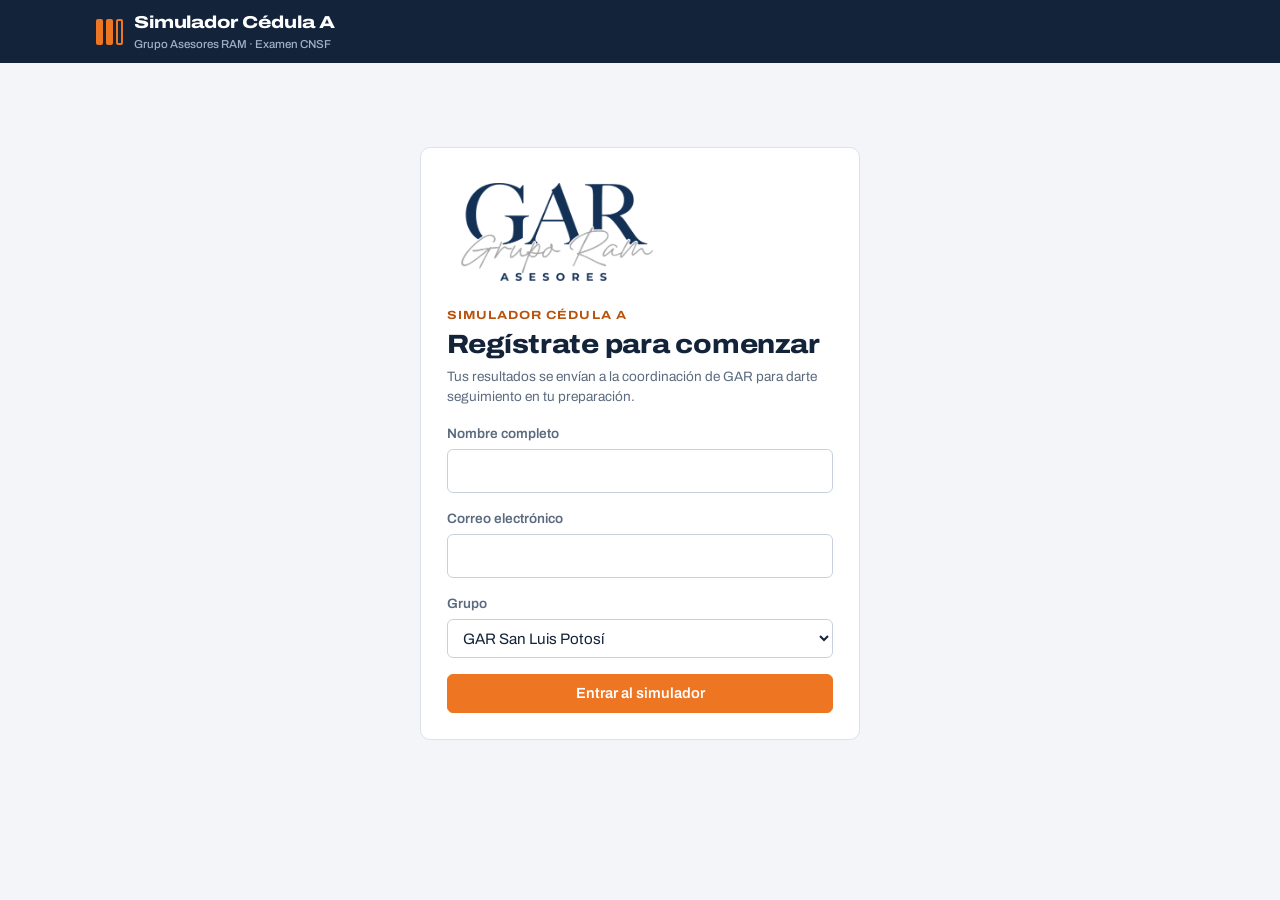
==== index.html @ d76b502f "Simulador Cédula A GAR: simulador, tablero de resultados, banco de reactivos Co-Authored-By: Claude " ====
<!doctype html>
<html lang="es">
<head>
<meta charset="utf-8">
<meta name="viewport" content="width=device-width, initial-scale=1, viewport-fit=cover">
<title>Simulador Cédula A · GAR</title>
<meta name="description" content="Simulador del examen de capacidad técnica de la CNSF para la Cédula A. Grupo Asesores RAM.">
<link rel="icon" href="logo-gar.png">
<link rel="preconnect" href="https://fonts.googleapis.com">
<link rel="preconnect" href="https://fonts.gstatic.com" crossorigin>
<link rel="stylesheet" href="https://fonts.googleapis.com/css2?family=Archivo:wdth,wght@62..125,400..800&family=IBM+Plex+Mono:wght@500;600&display=swap">
<link rel="stylesheet" href="gar.css">
<style>
/* inicio */
.hero{display:grid;grid-template-columns:minmax(0,1.35fr) minmax(0,1fr);gap:28px;align-items:end;padding-block:34px 26px}
.hero h1{font-size:clamp(2rem,5.4vw,3.3rem);font-weight:800;font-stretch:118%;margin-top:.5rem}
.hero h1 em{font-style:normal;color:var(--accent)}
.hero p{margin-top:.8rem;max-width:58ch;color:var(--muted)}
.facts{display:grid;grid-template-columns:repeat(2,minmax(0,1fr));background:var(--ink);color:#fff;border-radius:var(--r-l);overflow:hidden}
.facts div{padding:1rem 1.1rem;border-right:1px solid var(--ink-3);border-bottom:1px solid var(--ink-3)}
.facts div:nth-child(2n){border-right:0}
.facts div:nth-last-child(-n+2){border-bottom:0}
.facts b{display:block;font-family:var(--mono);font-size:1.45rem;font-weight:600;color:#fff}
.facts span{font-size:.78rem;color:var(--on-ink-2)}
.sec{padding-top:30px}
.sec-h{display:flex;align-items:baseline;justify-content:space-between;gap:12px;margin-bottom:14px;flex-wrap:wrap}
.sec-h h2{font-size:1.45rem;font-weight:780}
.g2{display:grid;grid-template-columns:repeat(2,minmax(0,1fr));gap:14px}
.mode{display:flex;flex-direction:column;gap:.7rem}
.mode.feature{border:2px solid var(--accent)}
.mode h3{font-size:1.35rem;font-weight:780}
.mode p{color:var(--muted);font-size:.92rem}
.modlist{display:grid;gap:.45rem;margin:0;padding:0;list-style:none}
.modlist li{display:flex;justify-content:space-between;gap:10px;font-size:.9rem;border-bottom:1px dashed var(--line);padding-bottom:.4rem}
.modlist li:last-child{border-bottom:0}
.modgrid{display:grid;grid-template-columns:repeat(2,minmax(0,1fr));gap:10px}
.modcard{background:var(--surface-2);border:1px solid var(--line);border-radius:var(--r-m);padding:.85rem;display:flex;flex-direction:column;gap:.35rem;text-align:left}
.modcard:hover{border-color:var(--accent)}
.modcard .code{font-family:var(--mono);font-size:.72rem;color:var(--accent-ink)}
.modcard b{font-stretch:110%;font-size:1rem;line-height:1.2}
.modcard small{color:var(--muted);font-size:.78rem}
.practice-form{display:grid;grid-template-columns:minmax(0,1fr) auto;gap:16px;align-items:end}
.chips{display:flex;flex-wrap:wrap;gap:.5rem}
.chip{border:1.5px solid var(--line-2);background:var(--surface);border-radius:999px;padding:.35rem .8rem;font-size:.85rem;font-weight:550;display:inline-flex;gap:.4rem;align-items:center}
.chip[aria-pressed="true"]{border-color:var(--accent);background:var(--accent-soft);color:var(--accent-ink)}
.chip .n{font-family:var(--mono);font-size:.7rem;opacity:.75}
.progress{display:grid;grid-template-columns:minmax(0,1fr) minmax(0,1fr);gap:14px}
.progress h3{font-size:1.05rem;margin-bottom:.8rem}

/* registro */
.auth{min-height:calc(100vh - 140px);display:grid;place-items:center;padding-block:28px}
.auth .card{max-width:440px;width:100%;padding:1.6rem;display:grid;gap:1rem}
.auth h1{font-size:1.65rem;font-weight:800}

/* examen: hoja de respuestas */
.exam{display:grid;grid-template-columns:minmax(0,1fr) 284px;gap:20px;padding-top:22px}
.qhead{display:flex;justify-content:space-between;align-items:flex-end;gap:12px;flex-wrap:wrap;margin-bottom:12px}
.qhead h2{font-size:1.3rem;margin-top:.25rem}
.qcard{padding:1.4rem}
.qnum{font-family:var(--mono);font-size:.82rem;color:var(--accent-ink);font-weight:600}
.qtext{font-size:1.18rem;line-height:1.45;margin:.5rem 0 1.1rem;font-weight:550;max-width:65ch}
.opts{display:grid;gap:.6rem}
.opt{display:grid;grid-template-columns:34px minmax(0,1fr);gap:.75rem;align-items:center;text-align:left;background:var(--surface-2);border:1.5px solid var(--line);border-radius:var(--r-m);padding:.75rem .9rem;font-size:.97rem;color:var(--text)}
.opt:hover{border-color:var(--line-2)}
.bub{width:30px;height:30px;border-radius:50%;border:1.5px solid var(--ink-3);display:grid;place-items:center;font-weight:750;font-stretch:115%;font-size:.92rem;color:var(--muted);background:var(--surface)}
.opt.sel{border-color:var(--fill)}
.opt.sel .bub{background:var(--fill);border-color:var(--fill);color:var(--on-fill)}
.opt.right{border-color:var(--ok);background:var(--ok-soft)}
.opt.right .bub{background:var(--ok);border-color:var(--ok);color:#fff}
.opt.wrong{border-color:var(--bad);background:var(--bad-soft)}
.opt.wrong .bub{background:var(--bad);border-color:var(--bad);color:#fff}
.opt[disabled]{cursor:default}
.explain{margin-top:1rem;border-left:3px solid var(--accent);background:var(--accent-soft);padding:.75rem .9rem;border-radius:0 var(--r-s) var(--r-s) 0;font-size:.92rem;color:var(--text)}
.qnav{display:flex;justify-content:space-between;gap:10px;margin-top:1.1rem;flex-wrap:wrap}
.qnav .grp{display:flex;gap:.5rem;flex-wrap:wrap}
.flagbtn[aria-pressed="true"]{border-color:var(--warn);color:var(--warn);background:var(--warn-soft)}
.sheet{position:sticky;top:84px;align-self:start;max-height:calc(100vh - 100px);overflow:auto;border-top:4px solid var(--accent)}
.sheet .meta{font-size:.8rem;color:var(--muted);margin:.2rem 0 .8rem}
.dots{display:grid;grid-template-columns:repeat(8,minmax(0,1fr));gap:6px}
.dot{aspect-ratio:1;max-width:100%;border-radius:50%;border:1.5px solid var(--line-2);background:transparent;font-family:var(--mono);font-size:.62rem;color:var(--muted);display:grid;place-items:center;padding:0;position:relative}
.dot.ans{background:var(--fill);border-color:var(--fill);color:var(--on-fill)}
.dot.cur{outline:2px solid var(--accent);outline-offset:1px}
.dot.flag::after{content:"";position:absolute;top:-3px;right:-3px;width:8px;height:8px;border-radius:50%;background:var(--warn);border:1.5px solid var(--surface)}
.legend{display:flex;flex-wrap:wrap;gap:.7rem;font-size:.72rem;color:var(--muted);margin:.8rem 0}
.legend i{display:inline-block;width:10px;height:10px;border-radius:50%;margin-right:4px;vertical-align:-1px;border:1.5px solid var(--line-2)}
.legend i.a{background:var(--fill);border-color:var(--fill)} .legend i.f{background:var(--warn);border-color:var(--warn)}
.sheet .btn{width:100%}

/* resultados */
.res-head{padding-block:30px 20px;display:flex;justify-content:space-between;align-items:flex-end;gap:16px;flex-wrap:wrap;border-bottom:3px solid var(--ink)}
.res-head h1{font-size:clamp(1.8rem,4.6vw,2.7rem);font-weight:800}
.modres{display:grid;grid-template-columns:repeat(auto-fit,minmax(220px,1fr));gap:14px}
.mr{display:grid;gap:.45rem;border-top:4px solid var(--line-2)}
.mr.ok{border-top-color:var(--ok)} .mr.warn{border-top-color:var(--warn)} .mr.bad{border-top-color:var(--bad)}
.mr .code{font-family:var(--mono);font-size:.74rem;color:var(--muted)}
.mr b{font-stretch:110%;font-size:1.02rem;line-height:1.2}
.mr .big{font-family:var(--mono);font-size:2.1rem;font-weight:600;line-height:1}
.mr .big small{font-size:.85rem;color:var(--muted);font-weight:500}
.review{display:grid;gap:.6rem}
.rv summary{cursor:pointer;display:flex;gap:.7rem;align-items:baseline;list-style:none}
.rv summary::-webkit-details-marker{display:none}
.rv .qn{font-family:var(--mono);font-size:.75rem;color:var(--bad);flex:none}
.rv .qt{font-weight:550}
.rv .ans{margin-top:.7rem;display:grid;gap:.35rem;font-size:.9rem}
.rv .y{color:var(--bad)} .rv .c{color:var(--ok)}
.rv .tag{font-size:.7rem;color:var(--muted);font-weight:700;letter-spacing:.06em;text-transform:uppercase}
.actions{display:flex;gap:.6rem;flex-wrap:wrap;margin-top:18px}
.interlude{max-width:660px;margin:36px auto 0;display:grid;gap:.9rem;border-top:4px solid var(--accent);padding:1.6rem}
.interlude h2{font-size:1.7rem;font-weight:800}
.interlude ul{margin:0;padding-left:1.1rem;color:var(--muted);font-size:.92rem;display:grid;gap:.25rem}

@media (max-width:880px){
  .hero{grid-template-columns:1fr}
  .exam{grid-template-columns:1fr}
  .sheet{position:static;max-height:none}
  .dots{grid-template-columns:repeat(10,minmax(0,1fr))}
  .progress{grid-template-columns:1fr}
}
@media (max-width:600px){
  .g2,.modgrid{grid-template-columns:1fr}
  .practice-form{grid-template-columns:1fr}
  .qtext{font-size:1.05rem}
  .qcard{padding:1rem}
  .dots{grid-template-columns:repeat(8,minmax(0,1fr))}
}
</style>
</head>
<body>
<header class="topbar">
  <div class="wrap">
    <button class="brand" id="home-link" type="button" aria-label="Ir al inicio">
      <span class="brand-mark" aria-hidden="true"><i></i><i></i><i></i></span>
      <span><b>Simulador Cédula A</b><small>Grupo Asesores RAM · Examen CNSF</small></span>
    </button>
    <div class="timer" id="timer" hidden><small>Tiempo</small><span id="timer-v">00:00</span></div>
    <div class="chip-user" id="user-chip" hidden></div>
  </div>
</header>

<main class="wrap" id="app"></main>
<div id="layer"></div>

<script src="banco.js"></script>
<script>
/* ═════════════════════════════════════════════════════════════════════
   CONFIGURACIÓN
   API_URL: URL /exec de la aplicación web de Apps Script (Codigo.gs).
            Si la dejas vacía, el simulador funciona igual pero los
            resultados solo se guardan en el navegador del sustentante.
   GRUPOS:  opciones que ve el sustentante al registrarse.
   ═════════════════════════════════════════════════════════════════════ */
const CONFIG = {
  API_URL: '',
  GRUPOS: ['GAR San Luis Potosí', 'GAR Querétaro', 'Proyecto Congresistas'],
};

// ── utilidades ──
const $ = s=>document.querySelector(s);
const esc = s=>String(s).replace(/[&<>"]/g,c=>({"&":"&amp;","<":"&lt;",">":"&gt;",'"':"&quot;"}[c]));
const shuffle = a=>{a=a.slice();for(let i=a.length-1;i>0;i--){const j=Math.floor(Math.random()*(i+1));[a[i],a[j]]=[a[j],a[i]]}return a};
const pick = a=>a[Math.floor(Math.random()*a.length)];
const rint = (a,b)=>a+Math.floor(Math.random()*(b-a+1));
const money = v=>"$"+v.toLocaleString("es-MX",{minimumFractionDigits:2,maximumFractionDigits:2});
const pctf = (v,d=2)=>(v*100).toLocaleString("es-MX",{minimumFractionDigits:d,maximumFractionDigits:d})+"%";
const fmtTime = s=>{s=Math.max(0,Math.round(s));const h=Math.floor(s/3600),m=Math.floor(s%3600/60),x=s%60;return (h?h+":"+String(m).padStart(2,"0"):String(m).padStart(2,"0"))+":"+String(x).padStart(2,"0")};
const LET = ["A","B","C","D"];
const uid = ()=>Date.now().toString(36)+Math.random().toString(36).slice(2,10);
const nowLabel = d=>d.toLocaleDateString("es-MX",{day:"2-digit",month:"short",year:"numeric"})+" "+d.toLocaleTimeString("es-MX",{hour:"2-digit",minute:"2-digit"});
function level(p){ if(p>=.8) return {k:"ok",t:"Nivel 2"}; if(p>=.6) return {k:"warn",t:"Nivel 1"}; return {k:"bad",t:"No acredita"}; }
function lvlClass(p){ return p==null?"lvl-none":p>=.8?"lvl-ok":p>=.6?"lvl-warn":"lvl-bad"; }
const store = {
  get(k,d){ try{const v=localStorage.getItem("garCedA:"+k);return v?JSON.parse(v):d}catch(e){return d} },
  set(k,v){ try{localStorage.setItem("garCedA:"+k,JSON.stringify(v))}catch(e){} }
};

// ── reactivos de cálculo generados ──
function uniq4(correct, ds, fmt, jitter){
  const out=[correct]; const seen=new Set([fmt(correct)]);
  for(const d of ds){ if(d>0 && !seen.has(fmt(d))){out.push(d);seen.add(fmt(d))} if(out.length===4)break; }
  let k=1; while(out.length<4){ const d=jitter(correct,k++); if(d>0&&!seen.has(fmt(d))){out.push(d);seen.add(fmt(d))} }
  return out.map(fmt);
}
const GEN = [
  function interesSimple(){
    const C=rint(4,40)*5000, i=pick([6,8,9,10,12,15,18])/100, t=pick([3,4,6,8,9,10,18]);
    const I=C*i*t/12;
    return {q:`¿Cuánto interés simple genera un capital de ${money(C)} a una tasa de ${pctf(i,0)} anual durante ${t} meses?`,
      o:uniq4(I,[C*i, C*i*t, C*i*t/12+C],money,(c,k)=>c*(1+.1*k)),
      e:`I = C × i × t = ${money(C)} × ${i} × (${t}/12) = ${money(I)}. El tiempo se expresa en años porque la tasa es anual.`};
  },
  function montoSimple(){
    const C=rint(4,40)*5000, i=pick([6,8,10,12,15])/100, t=pick([6,9,18,24,30]);
    const M=C*(1+i*t/12);
    return {q:`Se invierten ${money(C)} a interés simple de ${pctf(i,0)} anual. ¿Cuál es el monto al cabo de ${t} meses?`,
      o:uniq4(M,[C*i*t/12, C*Math.pow(1+i,t/12), C*(1+i)],money,(c,k)=>c*(1+.05*k)),
      e:`M = C (1 + i t) = ${money(C)} × (1 + ${i} × ${t}/12) = ${money(M)}.`};
  },
  function montoCompuesto(){
    const C=rint(4,30)*5000, i=pick([5,6,8,10,12])/100, n=rint(2,5);
    const M=C*Math.pow(1+i,n);
    return {q:`¿Cuál será el monto de ${money(C)} invertidos a una tasa de ${pctf(i,0)} anual capitalizable anualmente durante ${n} años?`,
      o:uniq4(M,[C*(1+i*n), C*Math.pow(1+i,n-1), M-C],money,(c,k)=>c*(1+.04*k)),
      e:`M = C (1 + i)ⁿ = ${money(C)} × (1 + ${i})^${n} = ${money(M)}. Con interés compuesto, los intereses generan intereses.`};
  },
  function compuestoMensual(){
    const C=rint(4,30)*5000, j=pick([6,9,12,18])/100, y=pick([1,2,3]);
    const M=C*Math.pow(1+j/12,12*y);
    return {q:`Se depositan ${money(C)} a una tasa nominal de ${pctf(j,0)} anual capitalizable mensualmente. ¿Cuál es el monto al cabo de ${y} año${y>1?"s":""}?`,
      o:uniq4(M,[C*Math.pow(1+j,y), C*(1+j*y), C*Math.pow(1+j/12,y)],money,(c,k)=>c*(1+.03*k)),
      e:`Tasa mensual = ${j}/12 = ${(j/12).toFixed(4)}; periodos = ${12*y}. M = ${money(C)} × (1 + ${(j/12).toFixed(4)})^${12*y} = ${money(M)}.`};
  },
  function valorPresente(){
    const M=rint(10,60)*5000, i=pick([5,6,8,10,12])/100, n=rint(2,5);
    const C=M/Math.pow(1+i,n);
    return {q:`¿Qué cantidad debe invertirse hoy a ${pctf(i,0)} anual capitalizable anualmente para reunir ${money(M)} dentro de ${n} años?`,
      o:uniq4(C,[M/(1+i*n), M*Math.pow(1+i,-(n-1)), M*(1-i*n)],money,(c,k)=>c*(1-.04*k)),
      e:`Valor presente: C = M / (1 + i)ⁿ = ${money(M)} / (1 + ${i})^${n} = ${money(C)}.`};
  },
  function tasaReal(){
    let r,p; do{ r=rint(9,16)/100; p=rint(3,8)/100; }while(r<=p+0.02);
    const real=(1+r)/(1+p)-1; const f=v=>pctf(v,2);
    return {q:`Una inversión rinde ${pctf(r,0)} nominal anual y la inflación del periodo fue de ${pctf(p,0)}. ¿Cuál es la tasa real?`,
      o:uniq4(real,[r+p,(1+r)*(1+p)-1,r],f,(c,k)=>c+.011*k),
      e:`Tasa real = (1 + nominal) / (1 + inflación) − 1 = (1 + ${r}) / (1 + ${p}) − 1 = ${f(real)}. La resta simple (${pctf(r-p,0)}) es solo una aproximación.`};
  },
  function aDecimal(){
    const v=pick([0.5,1.25,2.5,4.75,7.5,12.5,16,35,0.75,3.2]);
    const f=x=>x.toLocaleString("es-MX",{maximumFractionDigits:6}); const d=v/100;
    return {q:`La notación decimal que corresponde a ${v.toLocaleString("es-MX")}% es:`,
      o:uniq4(d,[d*10,d/10,v],f,(c,k)=>c*(k+2)),
      e:`Para pasar de porcentaje a decimal se divide entre 100: ${v.toLocaleString("es-MX")} ÷ 100 = ${f(d)}.`};
  },
  function aPorcentaje(){
    const d=pick([0.045,0.0825,0.12,0.005,0.3,0.0675,1.15,0.016]);
    const f=x=>x.toLocaleString("es-MX",{maximumFractionDigits:4})+"%"; const p=d*100;
    return {q:`La notación porcentual que corresponde a ${d.toLocaleString("es-MX",{maximumFractionDigits:6})} es:`,
      o:uniq4(p,[p*10,p/10,d],f,(c,k)=>c*(k+2)),
      e:`Para pasar de decimal a porcentaje se multiplica por 100: ${d.toLocaleString("es-MX",{maximumFractionDigits:6})} × 100 = ${f(p)}.`};
  },
  function proporcion(){
    const Y=pick([100000,200000,250000,500000]), tasa=pick([3,4,5,6,8])/1000, Z=Y*pick([1.5,2,3,4,0.5]);
    const X=Y*tasa, P=X*Z/Y;
    return {q:`Si a una suma asegurada de ${money(Y)} le corresponde una prima de ${money(X)}, ¿qué prima corresponde a una suma asegurada de ${money(Z)} con la misma tasa?`,
      o:uniq4(P,[X*Y/Z, X+(Z-Y)/1000, P/2+X],money,(c,k)=>c*(1+.15*k)),
      e:`Proporción directa (regla de tres): prima = ${money(X)} × ${money(Z)} / ${money(Y)} = ${money(P)}.`};
  },
  function razon(){
    const tot=pick([20,25,40,50,80]), part=Math.round(tot*pick([.2,.25,.3,.35,.4,.45,.6,.75]));
    const p=part/tot; const f=v=>pctf(v,0);
    return {q:`Un agente cerró ${part} ventas de ${tot} citas. ¿Qué porcentaje de efectividad representa?`,
      o:uniq4(p,[part/100,(tot-part)/tot,p/2],f,(c,k)=>c+.05*k),
      e:`Razón = ${part} / ${tot} = ${p.toFixed(2)} → ${f(p)}.`};
  },
];
let genSeq=0;
function genCalc(){ const g=pick(GEN)(); return {id:"calc-g"+(++genSeq), t:"calc", s:"Cálculos financieros", q:g.q, o:g.o, e:g.e, gen:true}; }

// ── armado ──
function prep(q){ const order=shuffle([0,1,2,3]); return {...q, opts:order.map(i=>q.o[i]), correct:order.indexOf(0)}; }
function drawTema(tid,n){ return tid==="calc" ? Array.from({length:n},()=>prep(genCalc())) : shuffle(byTema[tid]).slice(0,n).map(prep); }
function buildModule(m){ const qs=m.temas.flatMap(t=>drawTema(t.id,t.n)); return {mod:m, qs, ans:Array(qs.length).fill(null), flags:Array(qs.length).fill(false), cur:0, timeLeft:modTime(m)*60}; }
function grade(b){
  const temas={}; let ok=0;
  b.qs.forEach((q,i)=>{ const c=b.ans[i]===q.correct; if(c)ok++; temas[q.t]=temas[q.t]||[0,0]; temas[q.t][1]++; if(c)temas[q.t][0]++; });
  return {ok,n:b.qs.length,temas};
}

// ── envío de resultados a la coordinación ──
const Sync = {
  state:"idle", // idle | sending | ok | queued | local
  cola(){ return store.get("cola",[]); },
  async enviar(intento){
    if(!CONFIG.API_URL){ this.state="local"; return; }
    const cola=this.cola(); cola.push(intento); store.set("cola",cola);
    await this.vaciar();
  },
  async vaciar(){
    if(!CONFIG.API_URL) return;
    let cola=this.cola(); if(!cola.length) return;
    this.state="sending"; paintSync();
    for(const it of cola.slice()){
      try{
        const r=await fetch(CONFIG.API_URL,{method:"POST",headers:{"Content-Type":"text/plain;charset=utf-8"},body:JSON.stringify({action:"guardarIntento",intento:it})});
        const j=await r.json();
        if(!j.ok) throw new Error(j.error||"Error del servidor");
        cola=this.cola().filter(x=>x.id!==it.id); store.set("cola",cola);
      }catch(e){ this.state="queued"; this.err=/fetch|network|offline|conexi/i.test(e.message)?"sin conexión":e.message; paintSync(); return; }
    }
    this.state="ok"; paintSync();
  }
};
function syncHTML(){
  const s=Sync.state;
  if(s==="local") return `<div class="banner info" id="sync">Este simulador aún no está conectado a la hoja de resultados; tu intento se guardó solo en este navegador.</div>`;
  if(s==="sending") return `<div class="banner info" id="sync">Enviando tu resultado a la coordinación GAR…</div>`;
  if(s==="ok") return `<div class="banner ok" id="sync">✓ Tu resultado se envió a la coordinación GAR.</div>`;
  if(s==="queued") return `<div class="banner warn" id="sync">No se pudo enviar tu resultado (${esc(Sync.err||"sin conexión")}). Quedó guardado y se enviará automáticamente. <button class="btn sm" data-act="retrysync">Reintentar ahora</button></div>`;
  return `<div id="sync"></div>`;
}
function paintSync(){ const el=$("#sync"); if(el) el.outerHTML=syncHTML(); }

// ── estado ──
let S={view:"home"}; let lastKey=null; let tick=null;
const PRACTICE_SEL=new Set(["mj"]);
const perfil=()=>store.get("perfil",null);

function setTimer(on){
  clearInterval(tick); $("#timer").hidden=!on; if(!on) return;
  const upd=()=>{ const b=S.run.blocks[S.run.bi]; $("#timer-v").textContent=fmtTime(b.timeLeft); $("#timer").classList.toggle("low",b.timeLeft<=300); };
  upd(); tick=setInterval(()=>{ const b=S.run.blocks[S.run.bi]; b.timeLeft--; upd(); if(b.timeLeft<=0){ clearInterval(tick); finishBlock(true); } },1000);
}

function render(){
  const p=perfil();
  if(!p && S.view!=="registro"){ S.after=S.view; S.view="registro"; }
  const key=[S.view,S.run&&S.run.bi,S.view==="exam"&&S.run.blocks[S.run.bi].cur,S.view==="practice"&&S.prac.cur].join(":");
  if(key!==lastKey){ window.scrollTo(0,0); lastKey=key; }
  const v={home:homeHTML,registro:registroHTML,intro:introHTML,exam:examHTML,blockdone:blockDoneHTML,results:resultsHTML,practice:practiceHTML}[S.view];
  $("#app").innerHTML=v();
  const chip=$("#user-chip");
  chip.hidden=!p||S.view==="exam"||S.view==="practice"||S.view==="registro";
  if(p) chip.innerHTML=`<span class="lbl">Sustentante:</span><b>${esc(p.nombre.split(" ")[0])}</b><button data-act="perfil">Cambiar</button>`;
}

function registroHTML(){
  const p=perfil()||{};
  const otros=p.grupo&&!CONFIG.GRUPOS.includes(p.grupo);
  return `<section class="auth"><form class="card" id="reg" novalidate>
    <img class="gar-logo" src="logo-gar.png" alt="Grupo Asesores RAM">
    <div><div class="eyebrow">Simulador Cédula A</div><h1 style="margin-top:.35rem">${p.nombre?"Actualiza tus datos":"Regístrate para comenzar"}</h1>
    <p class="muted small" style="margin-top:.45rem">Tus resultados se envían a la coordinación de GAR para darte seguimiento en tu preparación.</p></div>
    <label class="f">Nombre completo<input class="in" id="r-nombre" autocomplete="name" value="${esc(p.nombre||"")}" required></label>
    <label class="f">Correo electrónico<input class="in" id="r-correo" type="email" autocomplete="email" value="${esc(p.correo||"")}" required></label>
    <label class="f">Grupo<select class="in" id="r-grupo">${CONFIG.GRUPOS.map(g=>`<option ${p.grupo===g?"selected":""}>${esc(g)}</option>`).join("")}<option value="__otro" ${otros?"selected":""}>Otro</option></select></label>
    <label class="f" id="r-otro-w" ${otros?"":"hidden"}>¿Cuál?<input class="in" id="r-otro" value="${otros?esc(p.grupo):""}"></label>
    <p class="small" id="r-err" style="color:var(--bad)" hidden></p>
    <button class="btn primary" type="submit">${p.nombre?"Guardar":"Entrar al simulador"}</button>
  </form></section>`;
}

function stats(){
  const hist=store.get("hist",[]); const agg={}; TEMAS.forEach(t=>agg[t.id]={ok:0,n:0});
  hist.forEach(h=>Object.entries(h.temas||{}).forEach(([k,v])=>{ if(agg[k]){agg[k].ok+=v[0];agg[k].n+=v[1]} }));
  return {hist,agg};
}
function barHTML(name,p,extra=""){
  return `<div class="bar"><span>${esc(name)}</span><span class="track"><span class="fill ${lvlClass(p)}" style="width:${p==null?0:Math.round(p*100)}%"></span><span class="tick"></span></span><span class="pct">${p==null?"—":Math.round(p*100)+"%"}${extra}</span></div>`;
}

function homeHTML(){
  const {hist,agg}=stats(); const p=perfil();
  const errs=store.get("errs",[]).filter(id=>bankById[id]);
  const total=MODULES.reduce((s,m)=>s+m.temas.reduce((a,t)=>a+t.n,0),0), mins=MODULES.reduce((s,m)=>s+modTime(m),0);
  const pend=Sync.cola().length;
  return `
  <section class="hero">
    <div>
      <div class="eyebrow">Examen de capacidad técnica · CNSF</div>
      <h1>${p?esc(p.nombre.split(" ")[0])+", prepárate":"Prepárate"} para tu <em>Cédula A</em></h1>
      <p>Las mismas cuatro pruebas del examen real, con el mismo número de reactivos por tema y el mismo tiempo: un minuto por reactivo y tres en cálculos financieros. Cada prueba se califica por separado y se acredita con 60%.</p>
    </div>
    <div class="facts" aria-label="Datos del examen">
      <div><b>${total}</b><span>reactivos en total</span></div>
      <div><b>${fmtTime(mins*60)}</b><span>horas de examen</span></div>
      <div><b>4</b><span>pruebas independientes</span></div>
      <div><b>60% · 80%</b><span>Nivel 1 · Nivel 2</span></div>
    </div>
  </section>
  ${pend?`<div class="banner warn">Tienes ${pend} resultado${pend>1?"s":""} pendiente${pend>1?"s":""} de enviar a la coordinación. <button class="btn sm" data-act="retrysync">Enviar ahora</button></div>`:""}

  <section class="sec">
    <div class="sec-h"><h2>Simulacros</h2><span class="muted small">${BANK.length} reactivos en el banco + cálculos generados al azar</span></div>
    <div class="g2">
      <div class="card mode feature">
        <div class="eyebrow">Examen completo</div>
        <h3>Simulacro Cédula A</h3>
        <p>Las cuatro pruebas en el orden oficial, cada una con su cronómetro. Al terminar cada prueba ves tu resultado, como en la aplicación real.</p>
        <ul class="modlist">${MODULES.map(m=>`<li><span>${esc(m.name)}</span><span class="mono muted">${m.temas.reduce((a,t)=>a+t.n,0)} · ${modTime(m)} min</span></li>`).join("")}</ul>
        <div><button class="btn primary" data-act="full">Iniciar simulacro completo</button></div>
      </div>
      <div class="card mode">
        <div class="eyebrow">Una prueba a la vez</div>
        <h3>Simulacro por prueba</h3>
        <p>Una sola prueba con su número de reactivos y tiempo reales. Ideal para reforzar el módulo que más se te dificulta.</p>
        <div class="modgrid">${MODULES.map(m=>`<button class="modcard" data-act="mod" data-id="${m.id}"><span class="code">${m.id} · ${m.temas.reduce((a,t)=>a+t.n,0)} reactivos · ${modTime(m)} min</span><b>${esc(m.name)}</b><small>${m.temas.map(t=>esc(t.name)).join(" · ")}</small></button>`).join("")}</div>
      </div>
    </div>
  </section>

  <section class="sec">
    <div class="sec-h"><h2>Práctica por tema</h2><span class="muted small">Sin cronómetro · respuesta y explicación al instante</span></div>
    <div class="card practice-form">
      <div><div class="eyebrow" style="margin-bottom:.6rem">Elige uno o varios temas</div>
        <div class="chips">${TEMAS.map(t=>`<button class="chip" data-act="chip" data-id="${t.id}" aria-pressed="${PRACTICE_SEL.has(t.id)}">${esc(t.name)}<span class="n">${t.id==="calc"?"∞":byTema[t.id].length}</span></button>`).join("")}</div></div>
      <div style="display:flex;gap:.6rem;align-items:flex-end;flex-wrap:wrap">
        <label class="f">Reactivos<select class="in" id="pcount" style="width:auto"><option>10</option><option selected>20</option><option>40</option><option value="all">Todos</option></select></label>
        <button class="btn primary" data-act="practice">Practicar</button>
      </div>
    </div>
    ${errs.length?`<div class="actions"><button class="btn dark" data-act="errs">Repasar mis errores (${errs.length})</button></div>`:""}
  </section>

  <section class="sec">
    <div class="sec-h"><h2>Tu avance</h2></div>
    ${hist.length?`<div class="progress">
      <div class="card"><h3>Dominio por tema</h3><div class="bars">${TEMAS.map(t=>{const a=agg[t.id];return barHTML(t.name,a.n?a.ok/a.n:null)}).join("")}</div>
        <p class="muted small" style="margin-top:.8rem">Acumulado de tus intentos en este dispositivo. La marca vertical indica el 60% para acreditar.</p></div>
      <div class="card"><h3>Últimos intentos</h3><div class="tablewrap" style="border:0"><table class="t"><thead><tr><th>Fecha</th><th>Tipo</th><th>Resultado</th></tr></thead><tbody>
        ${hist.slice(-8).reverse().map(h=>`<tr><td class="mono small">${esc(h.date)}</td><td>${esc(h.label)}</td><td>${(h.mods||[]).length?h.mods.map(m=>{const p=m.ok/m.n,l=level(p);return `<div style="display:flex;gap:.4rem;justify-content:space-between;align-items:center;margin-bottom:3px"><span class="mono small">${m.id} ${Math.round(p*100)}%</span><span class="pill ${l.k}">${l.t}</span></div>`}).join(""):`<span class="mono small">${h.ok}/${h.n} · ${Math.round(h.ok/h.n*100)}%</span>`}</td></tr>`).join("")}
      </tbody></table></div></div>
    </div>`:`<div class="empty">Aquí verás tu dominio por tema y el historial de tus intentos en cuanto termines el primero.</div>`}
  </section>
  ${footHTML()}`;
}
function footHTML(){ return `<footer class="foot"><img src="logo-gar.png" alt="Grupo Asesores RAM"><p>Reactivos de práctica elaborados por Grupo Asesores RAM con base en las guías de estudio de la CNSF y la estructura de la Categoría A del Centro de Evaluación para Intermediarios. No son reactivos oficiales. Consulta siempre la normativa vigente: LISF, Ley sobre el Contrato de Seguro, Reglamento de Agentes de Seguros y de Fianzas y Circular Única de Seguros y Fianzas.</p></footer>`; }

function introHTML(){
  const mods=S.pending, mins=mods.reduce((s,m)=>s+modTime(m),0);
  return `<div class="card interlude">
    <div class="eyebrow">${mods.length>1?"Simulacro completo":"Simulacro por prueba"}</div>
    <h2>${mods.length>1?"Cédula A · 4 pruebas":esc(mods[0].name)}</h2>
    <ul>
      <li>${mods.reduce((s,m)=>s+m.temas.reduce((a,t)=>a+t.n,0),0)} reactivos de opción múltiple con una sola respuesta correcta.</li>
      <li>Tiempo total: <b class="mono">${fmtTime(mins*60)}</b>. Cada prueba tiene su propio cronómetro; al agotarse, se califica automáticamente.</li>
      <li>Puedes moverte entre reactivos, cambiar respuestas y marcar los que quieras revisar.</li>
      <li>Cada prueba se acredita con 60% (Nivel 1); con 80% o más obtienes Nivel 2.</li>
      <li>En el examen real no se permite calculadora: practica los cálculos a mano.</li>
    </ul>
    <div class="actions" style="margin-top:.2rem"><button class="btn primary" data-act="start">Comenzar</button><button class="btn" data-act="home">Cancelar</button></div>
  </div>`;
}

function examHTML(){
  const r=S.run, b=r.blocks[r.bi], q=b.qs[b.cur], t=temaById[q.t];
  const answered=b.ans.filter(a=>a!==null).length;
  return `<div class="exam">
    <div style="min-width:0">
      <div class="qhead"><div><div class="eyebrow">Prueba ${r.bi+1} de ${r.blocks.length} · ${esc(b.mod.id)}</div><h2>${esc(b.mod.name)}</h2></div>
        <span class="muted small">${esc(t.name)} · ${esc(q.s)}</span></div>
      <div class="card qcard">
        <div class="qnum">Reactivo ${b.cur+1} / ${b.qs.length}</div>
        <p class="qtext">${esc(q.q)}</p>
        <div class="opts" role="radiogroup" aria-label="Opciones de respuesta">
          ${q.opts.map((o,i)=>`<button class="opt ${b.ans[b.cur]===i?"sel":""}" role="radio" aria-checked="${b.ans[b.cur]===i}" data-act="ans" data-i="${i}"><span class="bub">${LET[i]}</span><span>${esc(o)}</span></button>`).join("")}
        </div>
        <div class="qnav">
          <div class="grp"><button class="btn" data-act="prev" ${b.cur===0?"disabled":""}>← Anterior</button><button class="btn flagbtn" data-act="flag" aria-pressed="${b.flags[b.cur]}">${b.flags[b.cur]?"Marcado para revisar":"Marcar para revisar"}</button></div>
          <div class="grp">${b.cur<b.qs.length-1?`<button class="btn primary" data-act="next">Siguiente →</button>`:`<button class="btn primary" data-act="finish">Terminar prueba</button>`}</div>
        </div>
      </div>
      <p class="muted small" style="margin-top:.6rem">Atajos de teclado: A–D o 1–4 para responder, flechas ← → para moverte.</p>
    </div>
    <aside class="card sheet" aria-label="Hoja de respuestas">
      <div class="eyebrow">Hoja de respuestas</div>
      <div class="meta"><span class="mono">${answered}/${b.qs.length}</span> contestados · folio <span class="mono">${r.folio}</span></div>
      <div class="dots">${b.qs.map((_,i)=>`<button class="dot ${b.ans[i]!==null?"ans":""} ${i===b.cur?"cur":""} ${b.flags[i]?"flag":""}" data-act="go" data-i="${i}" aria-label="Ir al reactivo ${i+1}">${i+1}</button>`).join("")}</div>
      <div class="legend"><span><i class="a"></i>Contestado</span><span><i></i>Pendiente</span><span><i class="f"></i>Marcado</span></div>
      <button class="btn dark" data-act="finish">Terminar prueba</button>
    </aside>
  </div>`;
}

function blockDoneHTML(){
  const r=S.run, b=r.blocks[r.bi], g=grade(b), p=g.ok/g.n, l=level(p), next=r.blocks[r.bi+1];
  return `<div class="card interlude">
    <div class="eyebrow">Prueba ${r.bi+1} de ${r.blocks.length} · ${esc(b.mod.id)}${b.timeout?" · tiempo agotado":""}</div>
    <h2>${esc(b.mod.name)}</h2>
    <div style="display:flex;align-items:baseline;gap:.9rem;flex-wrap:wrap"><span class="mono" style="font-size:2.8rem;font-weight:600">${Math.round(p*100)}%</span><span class="mono muted">${g.ok} de ${g.n} aciertos</span><span class="pill ${l.k}">${l.t}</span></div>
    <div class="bars">${b.mod.temas.map(t=>{const v=g.temas[t.id]||[0,0];return barHTML(t.name,v[1]?v[0]/v[1]:null)}).join("")}</div>
    <div class="actions" style="margin-top:.2rem">${next?`<button class="btn primary" data-act="nextblock">Continuar con ${esc(next.mod.name)}</button>`:`<button class="btn primary" data-act="toresults">Ver resultados completos</button>`}</div>
  </div>`;
}

function resultsHTML(){
  const r=S.run, grades=r.blocks.map(grade), isPr=r.mode==="practice";
  const allPass=grades.every(g=>g.ok/g.n>=.6);
  const wrong=[]; r.blocks.forEach(b=>b.qs.forEach((q,i)=>{ if(b.ans[i]!==q.correct) wrong.push({q,your:b.ans[i],n:i+1,mod:b.mod.id}); }));
  const sub={}; r.blocks.forEach(b=>b.qs.forEach((q,i)=>{ const k=temaById[q.t].name+" · "+q.s; sub[k]=sub[k]||[0,0]; sub[k][1]++; if(b.ans[i]===q.correct)sub[k][0]++; }));
  const weak=Object.entries(sub).filter(([,v])=>v[1]>=2).map(([k,v])=>({k,p:v[0]/v[1],v})).sort((a,b)=>a.p-b.p).filter(x=>x.p<.8).slice(0,6);
  const tAgg={}; grades.forEach(g=>Object.entries(g.temas).forEach(([k,v])=>{tAgg[k]=tAgg[k]||[0,0];tAgg[k][0]+=v[0];tAgg[k][1]+=v[1]}));
  const g0=grades[0], p=perfil();
  return `
  <section class="res-head">
    <div><div class="eyebrow">${isPr?"Práctica por tema":"Resultados del simulacro"} · ${esc(r.date)} · ${esc(p.nombre)}</div>
      <h1 style="margin-top:.35rem">${isPr?`${g0.ok} de ${g0.n} correctas`:allPass?"Acreditas todas las pruebas":"Aún hay pruebas por acreditar"}</h1></div>
    ${isPr?`<span class="pill ${level(g0.ok/g0.n).k}" style="font-size:1rem;padding:.3rem 1rem">${Math.round(g0.ok/g0.n*100)}%</span>`:`<span class="muted" style="font-weight:650">${grades.filter(g=>g.ok/g.n>=.6).length} de ${grades.length} pruebas acreditadas</span>`}
  </section>
  <div style="margin-top:16px">${syncHTML()}</div>
  ${isPr?"":`<section class="sec"><div class="modres">${r.blocks.map((b,i)=>{const g=grades[i],pp=g.ok/g.n,l=level(pp);return `<div class="card mr ${l.k}"><span class="code">${b.mod.id}${b.timeout?" · tiempo agotado":""}</span><b>${esc(b.mod.name)}</b><span class="big">${Math.round(pp*100)}%<small> ${g.ok}/${g.n}</small></span><span class="pill ${l.k}" style="justify-self:start">${l.t}</span></div>`}).join("")}</div></section>`}
  <section class="sec">
    <div class="progress">
      <div class="card"><h3>Resultado por tema</h3><div class="bars">${Object.entries(tAgg).map(([k,v])=>barHTML(temaById[k].name,v[0]/v[1])).join("")}</div></div>
      <div class="card"><h3>Subtemas a reforzar</h3>${weak.length?`<div class="bars">${weak.map(w=>`<div class="bar" style="grid-template-columns:minmax(0,1fr) 64px"><span>${esc(w.k)}</span><span class="pct">${w.v[0]}/${w.v[1]}</span></div>`).join("")}</div>`:`<div class="empty">Sin subtemas débiles en este intento. ¡Buen trabajo!</div>`}</div>
    </div>
    <div class="actions">
      ${wrong.some(w=>!w.q.gen)?`<button class="btn primary" data-act="retrywrong">Practicar los ${wrong.filter(w=>!w.q.gen).length} reactivos fallados</button>`:""}
      <button class="btn" data-act="home">Volver al inicio</button>
    </div>
  </section>
  <section class="sec">
    <div class="sec-h"><h2>Revisión de errores</h2><span class="muted small">${wrong.length} reactivo${wrong.length===1?"":"s"}</span></div>
    ${wrong.length?`<div class="review">${wrong.map(w=>`<details class="card rv"><summary><span class="qn">${w.mod==="PRA"?"":w.mod+" "}#${w.n}</span><span class="qt">${esc(w.q.q)}</span></summary>
      <div class="ans"><span class="tag">${esc(temaById[w.q.t].name)} · ${esc(w.q.s)}</span>
      <span class="y">Tu respuesta: ${w.your===null?"sin contestar":esc(w.q.opts[w.your])}</span>
      <span class="c">Correcta: ${esc(w.q.opts[w.q.correct])}</span>
      <div class="explain">${esc(w.q.e)}</div></div></details>`).join("")}</div>`:`<div class="empty">No tuviste errores. Excelente.</div>`}
  </section>
  ${footHTML()}`;
}

function practiceHTML(){
  const p=S.prac, q=p.qs[p.cur], a=p.ans[p.cur], answered=a!==null;
  const ok=p.ans.filter((x,i)=>x!==null&&x===p.qs[i].correct).length, done=p.ans.filter(x=>x!==null).length;
  return `<div style="max-width:800px;margin:0 auto;padding-top:22px">
    <div class="qhead"><div><div class="eyebrow">Práctica · ${esc(p.label)}</div><h2>${esc(temaById[q.t].name)}</h2></div>
      <span class="mono muted small">${ok} correctas de ${done}</span></div>
    <div class="card qcard">
      <div class="qnum">Reactivo ${p.cur+1} / ${p.qs.length} <span class="muted" style="font-weight:500">· ${esc(q.s)}</span></div>
      <p class="qtext">${esc(q.q)}</p>
      <div class="opts">${q.opts.map((o,i)=>{let c="";if(answered){if(i===q.correct)c="right";else if(i===a)c="wrong"}return `<button class="opt ${c}" data-act="pans" data-i="${i}" ${answered?"disabled":""}><span class="bub">${LET[i]}</span><span>${esc(o)}</span></button>`}).join("")}</div>
      ${answered?`<div class="explain" aria-live="polite"><b>${a===q.correct?"Correcto.":"Incorrecto."}</b> ${esc(q.e)}</div>`:""}
      <div class="qnav"><div class="grp"><button class="btn" data-act="pend">Terminar práctica</button></div>
        <div class="grp">${answered?(p.cur<p.qs.length-1?`<button class="btn primary" data-act="pnext">Siguiente →</button>`:`<button class="btn primary" data-act="pend">Ver resultado</button>`):""}</div></div>
    </div>
  </div>`;
}

// ── flujos ──
function startRun(mods){ S.pending=mods; S.view="intro"; render(); }
function beginRun(){
  const d=new Date();
  S.run={mode:S.pending.length>1?"full":"module", blocks:S.pending.map(buildModule), bi:0, folio:String(rint(100000,999999)), date:nowLabel(d), started:Date.now(), label:S.pending.length>1?"Completo":"Prueba "+S.pending[0].id};
  S.view="exam"; render(); setTimer(true);
}
function finishBlock(timeout){
  const b=S.run.blocks[S.run.bi]; b.timeout=!!timeout; setTimer(false); closeModal();
  if(S.run.bi===S.run.blocks.length-1) saveRun();
  S.view="blockdone"; render();
}
function saveRun(){
  const r=S.run, grades=r.blocks.map(grade), p=perfil();
  const temas={}; grades.forEach(g=>Object.entries(g.temas).forEach(([k,v])=>{temas[k]=temas[k]||[0,0];temas[k][0]+=v[0];temas[k][1]+=v[1]}));
  const isPr=r.mode==="practice";
  const mods=isPr?[]:r.blocks.map((b,i)=>({id:b.mod.id,ok:grades[i].ok,n:grades[i].n}));
  const ok=grades.reduce((s,g)=>s+g.ok,0), n=grades.reduce((s,g)=>s+g.n,0);
  const hist=store.get("hist",[]); hist.push({date:r.date,label:isPr?"Práctica":r.label,mods,ok,n,temas}); store.set("hist",hist.slice(-80));
  const errs=new Set(store.get("errs",[])); const vistos=[], fallados=[];
  r.blocks.forEach(b=>b.qs.forEach((q,i)=>{ if(q.gen) return; vistos.push(q.id); if(b.ans[i]===q.correct) errs.delete(q.id); else { errs.add(q.id); fallados.push(q.id); } }));
  store.set("errs",[...errs]);
  Sync.state="idle";
  Sync.enviar({id:uid(), nombre:p.nombre, correo:p.correo, grupo:p.grupo, tipo:isPr?"Práctica":r.label, modulos:mods, temas, aciertos:ok, reactivos:n,
    duracionSeg:Math.round((Date.now()-r.started)/1000), vistos, fallados, tiempoAgotado:r.blocks.filter(b=>b.timeout).map(b=>b.mod.id)});
}
function startPractice(qs,label){
  if(!qs.length){toast("Elige al menos un tema.");return}
  S.prac={qs:qs.map(prep),ans:Array(qs.length).fill(null),cur:0,label,started:Date.now()}; S.view="practice"; render();
}
function endPractice(){
  const p=S.prac, idx=p.ans.map((a,i)=>a!==null?i:-1).filter(i=>i>=0);
  if(!idx.length){S.view="home";render();return}
  S.run={mode:"practice",blocks:[{mod:{id:"PRA",name:"Práctica",temas:[]},qs:idx.map(i=>p.qs[i]),ans:idx.map(i=>p.ans[i]),flags:[]}],bi:0,date:nowLabel(new Date()),started:p.started};
  saveRun(); S.view="results"; render();
}

// ── modal y avisos ──
function openModal(inner){ $("#layer").innerHTML=`<div class="scrim" data-act="scrim"><div class="modal" role="dialog" aria-modal="true">${inner}</div></div>`; }
function closeModal(){ $("#layer").innerHTML=""; }
let toastT; function toast(m){ clearTimeout(toastT); let el=$(".toast"); if(!el){el=document.createElement("div");el.className="toast";el.setAttribute("role","status");document.body.appendChild(el)} el.textContent=m; toastT=setTimeout(()=>el.remove(),2800); }

// ── eventos ──
document.addEventListener("submit",e=>{
  if(e.target.id!=="reg") return; e.preventDefault();
  const nombre=$("#r-nombre").value.trim().replace(/\s+/g," "), correo=$("#r-correo").value.trim().toLowerCase();
  let grupo=$("#r-grupo").value; if(grupo==="__otro") grupo=$("#r-otro").value.trim();
  const err=$("#r-err"); const fail=m=>{err.textContent=m;err.hidden=false};
  if(nombre.split(" ").length<2) return fail("Escribe tu nombre completo (nombre y apellido).");
  if(!/^[^\s@]+@[^\s@]+\.[^\s@]+$/.test(correo)) return fail("Revisa tu correo electrónico.");
  if(!grupo) return fail("Indica tu grupo.");
  store.set("perfil",{nombre,correo,grupo});
  S.view=(S.after&&S.after!=="registro")?S.after:"home"; S.after=null; render();
});
document.addEventListener("change",e=>{ if(e.target.id==="r-grupo"){ $("#r-otro-w").hidden=e.target.value!=="__otro"; } });
document.addEventListener("click",e=>{
  const el=e.target.closest("[data-act]"); if(!el) return; const act=el.dataset.act;
  if(act==="scrim"){ if(e.target===el) closeModal(); return; }
  if(act==="close") return closeModal();
  if(act==="home"){ setTimer(false); S.view="home"; return render(); }
  if(act==="perfil"){ S.after="home"; S.view="registro"; return render(); }
  if(act==="retrysync"){ Sync.vaciar().then(()=>{ if(S.view==="home") render(); }); return; }
  if(act==="full") return startRun(MODULES);
  if(act==="mod") return startRun([modById[el.dataset.id]]);
  if(act==="start") return beginRun();
  if(act==="chip"){ const id=el.dataset.id; PRACTICE_SEL.has(id)?PRACTICE_SEL.delete(id):PRACTICE_SEL.add(id); el.setAttribute("aria-pressed",PRACTICE_SEL.has(id)); return; }
  if(act==="practice"){
    const sel=[...PRACTICE_SEL]; if(!sel.length) return toast("Elige al menos un tema.");
    const cnt=$("#pcount").value, onlyCalc=sel.length===1&&sel[0]==="calc";
    const calcN=sel.includes("calc")?(onlyCalc?(cnt==="all"?20:+cnt):(cnt==="all"?20:Math.max(5,Math.round((+cnt)/sel.length)))):0;
    const pool=shuffle(sel.filter(t=>t!=="calc").flatMap(t=>byTema[t]));
    const n=onlyCalc?0:(cnt==="all"?pool.length:Math.max(0,(+cnt)-calcN));
    return startPractice(shuffle([...pool.slice(0,n),...Array.from({length:calcN},genCalc)]), sel.map(t=>temaById[t].name).join(", "));
  }
  if(act==="errs"){ const ids=store.get("errs",[]).filter(id=>bankById[id]); return startPractice(shuffle(ids.map(id=>bankById[id])),"Mis errores"); }
  if(act==="retrywrong"){ const ws=[]; S.run.blocks.forEach(b=>b.qs.forEach((q,i)=>{ if(b.ans[i]!==q.correct&&!q.gen) ws.push(bankById[q.id]); })); return startPractice(shuffle(ws),"Reactivos fallados"); }
  if(S.view==="exam"){
    const b=S.run.blocks[S.run.bi];
    if(act==="ans"){ b.ans[b.cur]=+el.dataset.i; return render(); }
    if(act==="next"&&b.cur<b.qs.length-1){ b.cur++; return render(); }
    if(act==="prev"&&b.cur>0){ b.cur--; return render(); }
    if(act==="go"){ b.cur=+el.dataset.i; return render(); }
    if(act==="flag"){ b.flags[b.cur]=!b.flags[b.cur]; return render(); }
    if(act==="finish"){
      const pend=b.ans.filter(a=>a===null).length, fl=b.flags.filter(Boolean).length;
      return openModal(`<h3>¿Terminar esta prueba?</h3><p class="muted">${pend?`Tienes <b>${pend}</b> reactivo${pend>1?"s":""} sin contestar; contarán como incorrectos.`:"Contestaste todos los reactivos."}${fl?` Hay ${fl} marcado${fl>1?"s":""} para revisar.`:""} Te quedan <b class="mono">${fmtTime(b.timeLeft)}</b>.</p><div class="row"><button class="btn" data-act="close">Seguir revisando</button><button class="btn primary" data-act="confirmfinish">Terminar y calificar</button></div>`);
    }
  }
  if(act==="confirmfinish") return finishBlock(false);
  if(act==="exitconfirm"){ closeModal(); setTimer(false); S.view="home"; return render(); }
  if(act==="nextblock"){ S.run.bi++; S.view="exam"; render(); return setTimer(true); }
  if(act==="toresults"){ S.view="results"; return render(); }
  if(S.view==="practice"){
    const p=S.prac;
    if(act==="pans"&&p.ans[p.cur]===null){ p.ans[p.cur]=+el.dataset.i; return render(); }
    if(act==="pnext"){ p.cur++; return render(); }
    if(act==="pend") return endPractice();
  }
});
$("#home-link").addEventListener("click",()=>{
  if(S.view==="exam") return openModal(`<h3>¿Salir del simulacro?</h3><p class="muted">Perderás las respuestas de este intento y no se enviará resultado.</p><div class="row"><button class="btn" data-act="close">Continuar examen</button><button class="btn primary" data-act="exitconfirm">Salir</button></div>`);
  if(S.view==="registro"&&!perfil()) return;
  setTimer(false); S.view="home"; render();
});
document.addEventListener("keydown",e=>{
  if(e.target.matches("input,select,textarea")||$("#layer").innerHTML) return;
  const k=e.key.toUpperCase(), map={A:0,B:1,C:2,D:3,"1":0,"2":1,"3":2,"4":3};
  if(S.view==="exam"){
    const b=S.run.blocks[S.run.bi];
    if(k in map){ b.ans[b.cur]=map[k]; render(); }
    else if(e.key==="ArrowRight"&&b.cur<b.qs.length-1){ b.cur++; render(); }
    else if(e.key==="ArrowLeft"&&b.cur>0){ b.cur--; render(); }
  } else if(S.view==="practice"){
    const p=S.prac;
    if(k in map&&p.ans[p.cur]===null){ p.ans[p.cur]=map[k]; render(); }
    else if((e.key==="Enter"||e.key==="ArrowRight")&&p.ans[p.cur]!==null){ if(p.cur<p.qs.length-1){p.cur++;render()} else endPractice(); }
  }
});
window.addEventListener("beforeunload",e=>{ if(S.view==="exam"){ e.preventDefault(); e.returnValue=""; } });

render();
Sync.vaciar().then(()=>{ if(S.view==="home") render(); });
</script>
</body>
</html>
---- gar.css ----
/* ═══ Simulador Cédula A · Grupo Asesores RAM — estilos compartidos (simulador y tablero) ═══
   Misma identidad que Prospecta GAR: azul marino de tinta, naranja de acento, tipografía Archivo. */
:root{
  --ink:#13233A; --ink-2:#1E3452; --ink-3:#2B4466;
  --paper:#F3F5F8; --surface:#FFFFFF; --surface-2:#F8F9FB;
  --line:#DCE2EA; --line-2:#C7D0DC;
  --text:#13233A; --muted:#5B6B7F; --on-ink:#FFFFFF; --on-ink-2:#9FB0C8;
  --accent:#EE7623; --accent-ink:#B8520D; --accent-soft:#FDEBDD;
  --fill:#13233A; --on-fill:#FFFFFF; --btn-dark:#13233A;
  --ok:#23845A; --ok-soft:#DDF2E7; --warn:#B97C06; --warn-soft:#FBF0D5; --bad:#C0402E; --bad-soft:#F9E1DC;
  --focus:#2F6FEB;
  --r-s:6px; --r-m:10px; --r-l:16px;
  --font:"Archivo",system-ui,-apple-system,"Segoe UI",Roboto,sans-serif;
  --mono:"IBM Plex Mono",ui-monospace,"SFMono-Regular",Menlo,monospace;
}
@media (prefers-color-scheme: dark){:root:not([data-theme="light"]){
  --paper:#0F1A2A; --surface:#16243A; --surface-2:#1B2B44; --line:#26395A; --line-2:#34507A;
  --text:#E8EDF4; --muted:#9AAAC0; --accent:#F4863C; --accent-ink:#FFB27A; --accent-soft:#3A2A1E;
  --fill:#E8EDF4; --on-fill:#0F1A2A; --btn-dark:#34507A;
  --ok:#4CC08A; --ok-soft:#173A2C; --warn:#E3AE3A; --warn-soft:#3A3118; --bad:#EE7A68; --bad-soft:#3E211E;
  color-scheme:dark}}
:root[data-theme="dark"]{
  --paper:#0F1A2A; --surface:#16243A; --surface-2:#1B2B44; --line:#26395A; --line-2:#34507A;
  --text:#E8EDF4; --muted:#9AAAC0; --accent:#F4863C; --accent-ink:#FFB27A; --accent-soft:#3A2A1E;
  --fill:#E8EDF4; --on-fill:#0F1A2A; --btn-dark:#34507A;
  --ok:#4CC08A; --ok-soft:#173A2C; --warn:#E3AE3A; --warn-soft:#3A3118; --bad:#EE7A68; --bad-soft:#3E211E;
  color-scheme:dark}
*,*::before,*::after{box-sizing:border-box}
html{scroll-padding-top:80px}
body{margin:0;font-family:var(--font);font-size:15px;line-height:1.5;color:var(--text);background:var(--paper);-webkit-font-smoothing:antialiased;padding-top:env(safe-area-inset-top,0px);padding-bottom:env(safe-area-inset-bottom,0px)}
h1,h2,h3{font-stretch:112%;line-height:1.12;margin:0;letter-spacing:-.01em;text-wrap:balance}
p{margin:0}
a{color:var(--accent-ink)}
button,input,select,textarea{font:inherit;color:inherit}
button{cursor:pointer}
:focus-visible{outline:3px solid var(--focus);outline-offset:2px}
[hidden]{display:none!important}
.wrap{max-width:1120px;margin:0 auto;padding-inline:16px;padding-block:0 56px}
.mono{font-family:var(--mono);font-variant-numeric:tabular-nums}
.muted{color:var(--muted)}
.small{font-size:.85rem}
.eyebrow{font-stretch:118%;font-weight:700;font-size:.74rem;letter-spacing:.09em;text-transform:uppercase;color:var(--accent-ink)}

/* barra superior */
.topbar{position:sticky;top:0;z-index:30;background:var(--ink);color:var(--on-ink);padding-top:env(safe-area-inset-top,0px);margin-top:calc(-1 * env(safe-area-inset-top,0px))}
.topbar .wrap{display:flex;align-items:center;gap:14px;flex-wrap:wrap;padding-block:10px;min-height:60px}
.brand{display:flex;align-items:center;gap:.7rem;margin-right:auto;background:none;border:0;color:inherit;padding:0;text-align:left}
.brand-mark{display:flex;gap:3px}
.brand-mark i{display:block;width:7px;height:26px;border-radius:2px;background:var(--accent)}
.brand-mark i:last-child{background:transparent;border:2px solid var(--accent)}
.brand b{display:block;font-stretch:125%;font-weight:800;font-size:1.08rem;letter-spacing:-.01em}
.brand small{display:block;font-size:.72rem;color:var(--on-ink-2);font-weight:500}
.chip-user{display:flex;align-items:center;gap:.5rem;font-size:.85rem;color:#DCE5F2}
.chip-user b{color:#fff;font-weight:650}
.chip-user button{background:none;border:1px solid var(--ink-3);color:#C9D5E6;border-radius:999px;padding:.2rem .7rem;font-size:.78rem}
.chip-user button:hover{border-color:var(--accent);color:#fff}
.timer{display:flex;align-items:center;gap:.5rem;background:var(--ink-2);border:1.5px solid var(--accent);color:#fff;border-radius:999px;padding:.25rem .85rem;font-family:var(--mono);font-weight:600;font-size:1rem}
.timer small{font-family:var(--font);font-size:.68rem;letter-spacing:.08em;text-transform:uppercase;color:var(--on-ink-2);font-weight:600}
.timer.low{border-color:#EE7A68;background:#5A2219}

/* botones y campos */
.btn{display:inline-flex;align-items:center;justify-content:center;gap:.45rem;border:1px solid var(--line-2);background:var(--surface);padding:.6rem 1rem;border-radius:var(--r-s);font-weight:600;font-size:.92rem;line-height:1.2;color:var(--text);text-decoration:none;white-space:nowrap}
.btn:hover{border-color:var(--ink-3)}
.btn.primary{background:var(--accent);border-color:var(--accent);color:#fff}
.btn.primary:hover{background:var(--accent-ink);border-color:var(--accent-ink)}
.btn.dark{background:var(--btn-dark);border-color:var(--btn-dark);color:#fff}
.btn.ghost{background:transparent;border-color:transparent}
.btn.ghost:hover{background:var(--surface-2);border-color:var(--line)}
.btn.sm{padding:.32rem .65rem;font-size:.82rem}
.btn.danger{color:var(--bad)}
.btn[disabled]{opacity:.5;cursor:not-allowed}
label.f{display:flex;flex-direction:column;gap:.3rem;font-size:.85rem;font-weight:600;color:var(--muted)}
.in{width:100%;border:1px solid var(--line-2);background:var(--surface);border-radius:var(--r-s);padding:.6rem .7rem;font-size:.95rem;color:var(--text);font-weight:400}
.in:focus{border-color:var(--focus);outline:none;box-shadow:0 0 0 3px color-mix(in srgb,var(--focus) 25%,transparent)}
select.in{padding-right:2rem}

.card{background:var(--surface);border:1px solid var(--line);border-radius:var(--r-m);padding:1.15rem;min-width:0}
.gar-logo{display:block;width:min(220px,64%);height:auto;background:#fff;padding:10px 14px;border-radius:12px}

/* píldoras y barras */
.pill{display:inline-flex;align-items:center;gap:.35rem;border-radius:999px;padding:.12rem .62rem;font-size:.76rem;font-weight:650;white-space:nowrap}
.pill.ok{background:var(--ok-soft);color:var(--ok)}
.pill.warn{background:var(--warn-soft);color:var(--warn)}
.pill.bad{background:var(--bad-soft);color:var(--bad)}
.pill.none{background:var(--surface-2);color:var(--muted);border:1px solid var(--line)}
.bars{display:grid;gap:.6rem}
.bar{display:grid;grid-template-columns:minmax(0,170px) minmax(0,1fr) 52px;gap:.7rem;align-items:center;font-size:.86rem}
.bar .track{height:10px;border-radius:999px;background:var(--surface-2);border:1px solid var(--line);position:relative;overflow:hidden}
.bar .fill{position:absolute;inset:0 auto 0 0;border-radius:999px}
.bar .tick{position:absolute;top:-2px;bottom:-2px;left:60%;width:1.5px;background:var(--muted);opacity:.55}
.bar .pct{text-align:right;font-family:var(--mono);font-size:.84rem}
.lvl-ok{background:var(--ok)} .lvl-warn{background:var(--warn)} .lvl-bad{background:var(--bad)} .lvl-none{background:var(--line)}
.empty{border:1.5px dashed var(--line-2);border-radius:var(--r-m);padding:1.1rem;color:var(--muted);font-size:.9rem}

/* tablas */
.tablewrap{overflow-x:auto;border:1px solid var(--line);border-radius:var(--r-m);background:var(--surface)}
table.t{width:100%;border-collapse:collapse;font-size:.87rem}
table.t th{text-align:left;font-stretch:112%;font-weight:700;font-size:.72rem;letter-spacing:.06em;text-transform:uppercase;color:var(--muted);padding:.65rem .75rem;border-bottom:1px solid var(--line);background:var(--surface-2);white-space:nowrap}
table.t td{padding:.62rem .75rem;border-bottom:1px solid var(--line);vertical-align:middle}
table.t tr:last-child td{border-bottom:0}
table.t td.num,table.t th.num{text-align:right;font-family:var(--mono)}

/* modal y avisos */
.scrim{position:fixed;inset:0;background:rgba(9,16,28,.55);display:grid;place-items:center;padding:16px;z-index:60}
.modal{background:var(--surface);border-radius:var(--r-l);padding:1.4rem;max-width:460px;width:100%;display:grid;gap:.85rem;border:1px solid var(--line);max-height:calc(100vh - 32px);overflow:auto}
.modal.wide{max-width:900px}
.modal h3{font-size:1.3rem}
.modal .row{display:flex;gap:.6rem;justify-content:flex-end;flex-wrap:wrap}
.toast{position:fixed;left:50%;transform:translateX(-50%);bottom:calc(20px + env(safe-area-inset-bottom,0px));background:var(--ink);color:#fff;padding:.65rem 1.1rem;border-radius:999px;font-size:.9rem;z-index:80;box-shadow:0 6px 24px rgba(0,0,0,.2);max-width:calc(100% - 32px)}
.banner{display:flex;align-items:center;gap:.7rem;flex-wrap:wrap;border-radius:var(--r-m);padding:.7rem .95rem;font-size:.9rem;border:1px solid var(--line)}
.banner.ok{background:var(--ok-soft);color:var(--ok);border-color:transparent}
.banner.warn{background:var(--warn-soft);color:var(--warn);border-color:transparent}
.banner.info{background:var(--accent-soft);color:var(--accent-ink);border-color:transparent}

.foot{margin-top:44px;padding-top:16px;border-top:1px solid var(--line);font-size:.78rem;color:var(--muted);display:flex;gap:16px;align-items:center;flex-wrap:wrap}
.foot img{width:96px;height:auto;background:#fff;border-radius:8px;padding:5px 8px}
.foot p{max-width:80ch;flex:1 1 300px}
@media (max-width:560px){ .bar{grid-template-columns:minmax(0,112px) minmax(0,1fr) 44px} .chip-user span.lbl{display:none} }
@media (prefers-reduced-motion:reduce){*{transition:none!important;animation:none!important}}
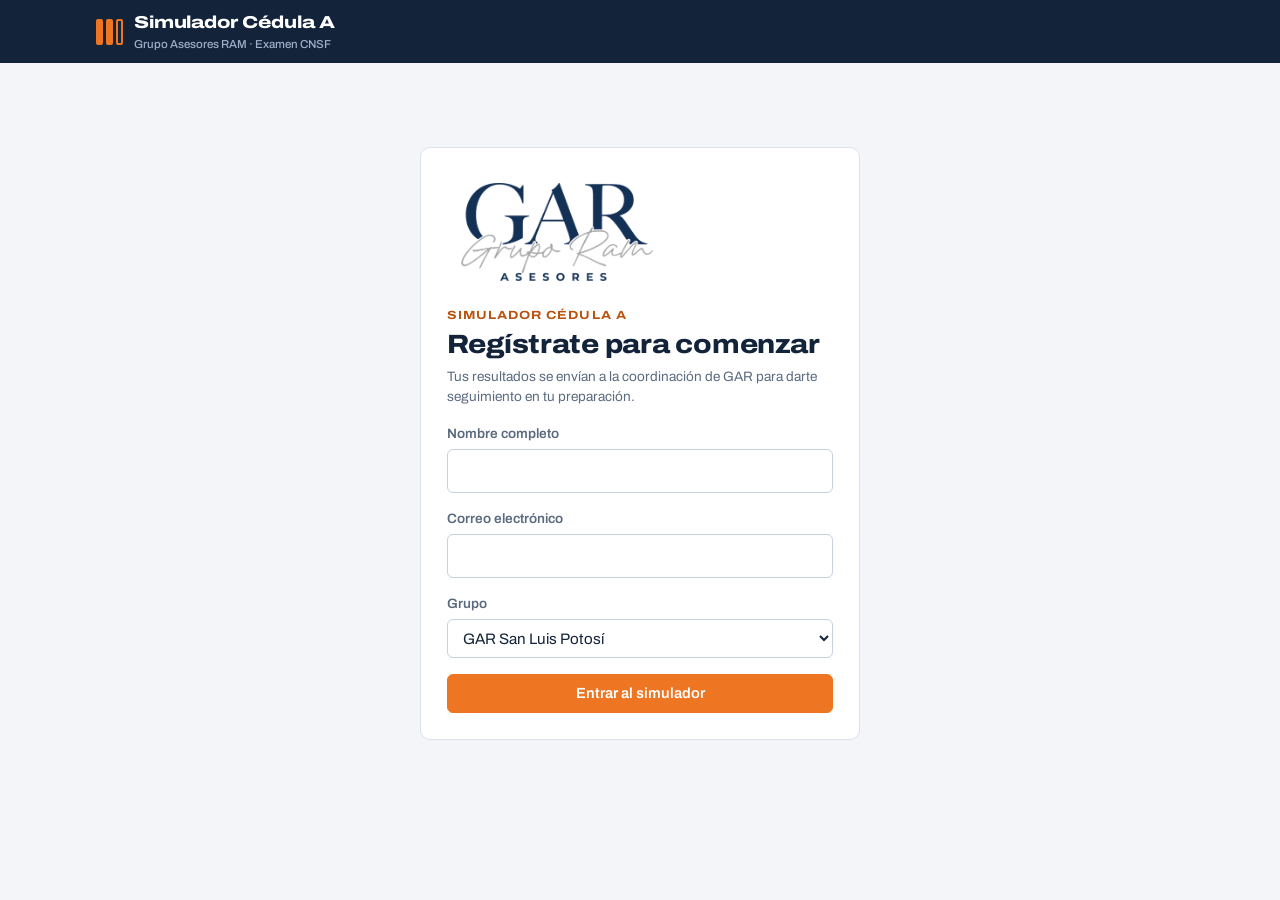
==== commit eac8c6d8: "Conecta simulador y tablero con Apps Script Co-Authored-By: Claude Opus 5.5 <noreply@anthropic.com> " ====
--- a/index.html
+++ b/index.html
@@ -150,7 +150,7 @@
    GRUPOS:  opciones que ve el sustentante al registrarse.
    ═════════════════════════════════════════════════════════════════════ */
 const CONFIG = {
-  API_URL: '',
+  API_URL: 'https://script.google.com/macros/s/AKfycbxMP85Vt1nfOl86opVaQMcO_nLVs11MfgEwasrJSfiKGmqaQPfxlfR44Mo01qf0MNduJA/exec',
   GRUPOS: ['GAR San Luis Potosí', 'GAR Querétaro', 'Proyecto Congresistas'],
 };
 
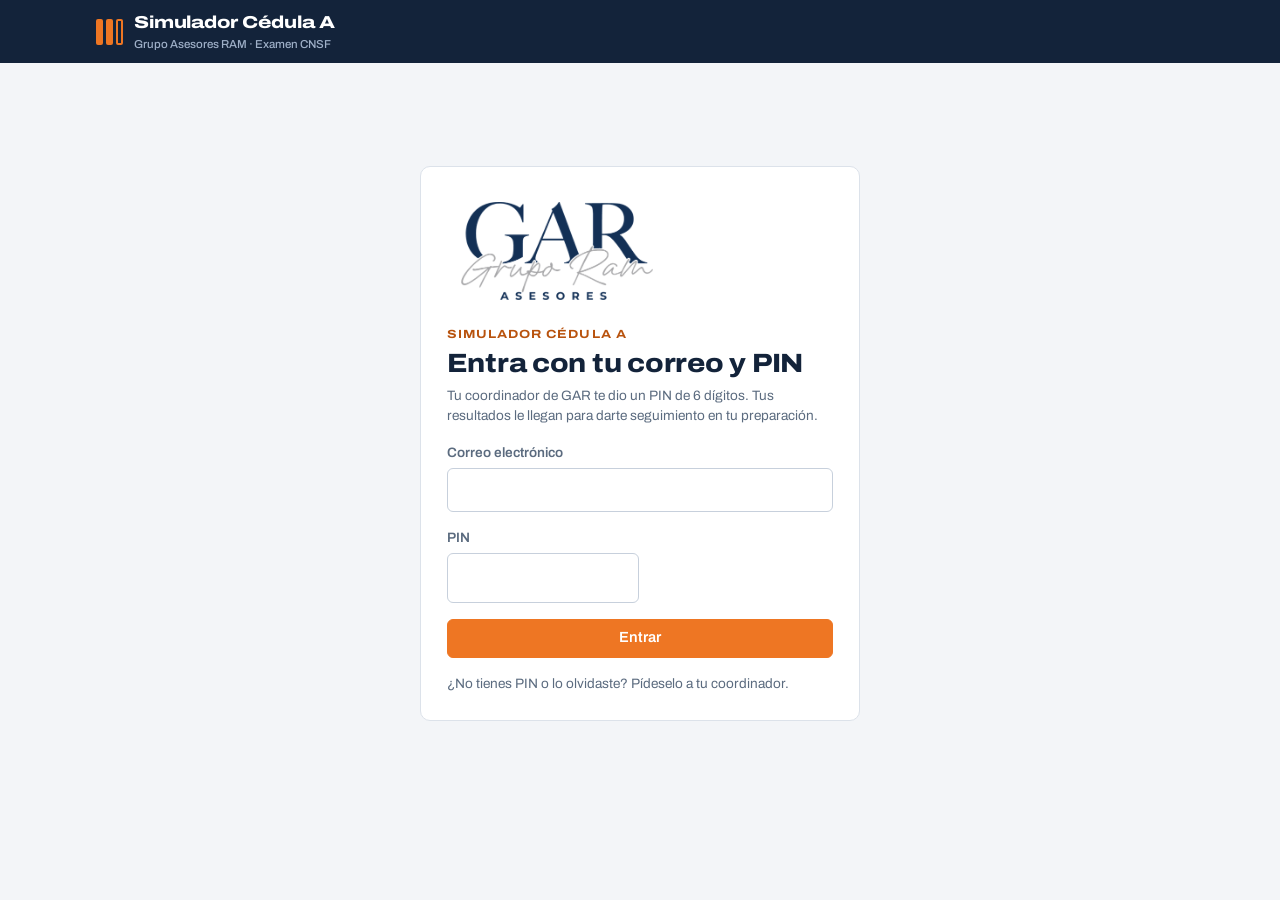
==== commit 8757a36d: "Acceso por correo y PIN; sección Accesos en el tablero Co-Authored-By: Claude Opus 5.5 <noreply@anth" ====
--- a/index.html
+++ b/index.html
@@ -280,11 +280,15 @@
     this.state="sending"; paintSync();
     for(const it of cola.slice()){
       try{
-        const r=await fetch(CONFIG.API_URL,{method:"POST",headers:{"Content-Type":"text/plain;charset=utf-8"},body:JSON.stringify({action:"guardarIntento",intento:it})});
-        const j=await r.json();
-        if(!j.ok) throw new Error(j.error||"Error del servidor");
+        const p=perfil(), cred=(p&&p.correo===it.correo)?{correo:p.correo,pin:p.pin}:{correo:it.correo,pin:it.pin};
+        const {pin,...limpio}=it;
+        await api("guardarIntento",{...cred,intento:limpio});
         cola=this.cola().filter(x=>x.id!==it.id); store.set("cola",cola);
-      }catch(e){ this.state="queued"; this.err=/fetch|network|offline|conexi/i.test(e.message)?"sin conexión":e.message; paintSync(); return; }
+      }catch(e){
+        this.state="queued"; this.err=e.message; paintSync();
+        if(/^ACCESO_(INVALIDO|SUSPENDIDO)$/.test(e.code)&&perfil()&&perfil().correo===it.correo&&S.view!=="exam"&&S.view!=="practice") salir(e.message+" Tu resultado pendiente se enviará cuando vuelvas a entrar.");
+        return;
+      }
     }
     this.state="ok"; paintSync();
   }
@@ -302,7 +306,18 @@
 // ── estado ──
 let S={view:"home"}; let lastKey=null; let tick=null;
 const PRACTICE_SEL=new Set(["mj"]);
-const perfil=()=>store.get("perfil",null);
+const perfil=()=>{ const p=store.get("perfil",null); return p&&(!CONFIG.API_URL||p.pin)?p:null; };
+const uk=k=>k+":"+((perfil()||{}).correo||"");
+const ERRMSG={ACCESO_INVALIDO:"Correo o PIN incorrectos.",ACCESO_SUSPENDIDO:"Tu acceso está suspendido. Habla con tu coordinador de GAR.",ACCESO_BLOQUEADO:"Demasiados intentos con PIN incorrecto. Espera 15 minutos o pide un PIN nuevo a tu coordinador."};
+async function api(action,params={}){
+  let r,j;
+  try{ r=await fetch(CONFIG.API_URL,{method:"POST",headers:{"Content-Type":"text/plain;charset=utf-8"},body:JSON.stringify({action,...params})}); }
+  catch(e){ const x=new Error("sin conexión"); x.red=true; throw x; }
+  try{ j=await r.json(); }catch(e){ throw new Error("El servidor respondió algo inesperado."); }
+  if(!j.ok){ const x=new Error(ERRMSG[j.error]||j.error); x.code=j.error; throw x; }
+  return j.data;
+}
+function salir(msg){ setTimer(false); store.set("perfil",null); S.loginMsg=msg||""; S.view="home"; render(); }
 
 function setTimer(on){
   clearInterval(tick); $("#timer").hidden=!on; if(!on) return;
@@ -312,17 +327,18 @@
 
 function render(){
   const p=perfil();
-  if(!p && S.view!=="registro"){ S.after=S.view; S.view="registro"; }
+  if(!p && S.view!=="registro"){ S.after=S.view==="registro"?"home":S.view; S.view="registro"; }
   const key=[S.view,S.run&&S.run.bi,S.view==="exam"&&S.run.blocks[S.run.bi].cur,S.view==="practice"&&S.prac.cur].join(":");
   if(key!==lastKey){ window.scrollTo(0,0); lastKey=key; }
   const v={home:homeHTML,registro:registroHTML,intro:introHTML,exam:examHTML,blockdone:blockDoneHTML,results:resultsHTML,practice:practiceHTML}[S.view];
   $("#app").innerHTML=v();
   const chip=$("#user-chip");
   chip.hidden=!p||S.view==="exam"||S.view==="practice"||S.view==="registro";
-  if(p) chip.innerHTML=`<span class="lbl">Sustentante:</span><b>${esc(p.nombre.split(" ")[0])}</b><button data-act="perfil">Cambiar</button>`;
+  if(p) chip.innerHTML=`<span class="lbl">Sustentante:</span><b>${esc(p.nombre.split(" ")[0])}</b>${CONFIG.API_URL?`<button data-act="salir">Salir</button>`:`<button data-act="perfil">Cambiar</button>`}`;
 }
 
 function registroHTML(){
+  if(CONFIG.API_URL) return loginHTML();
   const p=perfil()||{};
   const otros=p.grupo&&!CONFIG.GRUPOS.includes(p.grupo);
   return `<section class="auth"><form class="card" id="reg" novalidate>
@@ -338,8 +354,23 @@
   </form></section>`;
 }
 
+function loginHTML(){
+  const prev=store.get("perfil",null)||{};
+  return `<section class="auth"><form class="card" id="login" novalidate>
+    <img class="gar-logo" src="logo-gar.png" alt="Grupo Asesores RAM">
+    <div><div class="eyebrow">Simulador Cédula A</div><h1 style="margin-top:.35rem">Entra con tu correo y PIN</h1>
+    <p class="muted small" style="margin-top:.45rem">Tu coordinador de GAR te dio un PIN de 6 dígitos. Tus resultados le llegan para darte seguimiento en tu preparación.</p></div>
+    ${S.loginMsg?`<div class="banner warn">${esc(S.loginMsg)}</div>`:""}
+    <label class="f">Correo electrónico<input class="in" id="l-correo" type="email" autocomplete="email" inputmode="email" value="${esc(prev.correo||"")}" required></label>
+    <label class="f">PIN<input class="in" id="l-pin" type="password" inputmode="numeric" pattern="[0-9]*" maxlength="6" autocomplete="current-password" style="letter-spacing:.4em;font-size:1.2rem;max-width:12rem" required></label>
+    <p class="small" id="l-err" style="color:var(--bad)" hidden></p>
+    <button class="btn primary" type="submit" id="l-btn">Entrar</button>
+    <p class="muted small">¿No tienes PIN o lo olvidaste? Pídeselo a tu coordinador.</p>
+  </form></section>`;
+}
+
 function stats(){
-  const hist=store.get("hist",[]); const agg={}; TEMAS.forEach(t=>agg[t.id]={ok:0,n:0});
+  const hist=store.get(uk("hist"),[]); const agg={}; TEMAS.forEach(t=>agg[t.id]={ok:0,n:0});
   hist.forEach(h=>Object.entries(h.temas||{}).forEach(([k,v])=>{ if(agg[k]){agg[k].ok+=v[0];agg[k].n+=v[1]} }));
   return {hist,agg};
 }
@@ -349,7 +380,7 @@
 
 function homeHTML(){
   const {hist,agg}=stats(); const p=perfil();
-  const errs=store.get("errs",[]).filter(id=>bankById[id]);
+  const errs=store.get(uk("errs"),[]).filter(id=>bankById[id]);
   const total=MODULES.reduce((s,m)=>s+m.temas.reduce((a,t)=>a+t.n,0),0), mins=MODULES.reduce((s,m)=>s+modTime(m),0);
   const pend=Sync.cola().length;
   return `
@@ -543,12 +574,12 @@
   const isPr=r.mode==="practice";
   const mods=isPr?[]:r.blocks.map((b,i)=>({id:b.mod.id,ok:grades[i].ok,n:grades[i].n}));
   const ok=grades.reduce((s,g)=>s+g.ok,0), n=grades.reduce((s,g)=>s+g.n,0);
-  const hist=store.get("hist",[]); hist.push({date:r.date,label:isPr?"Práctica":r.label,mods,ok,n,temas}); store.set("hist",hist.slice(-80));
-  const errs=new Set(store.get("errs",[])); const vistos=[], fallados=[];
+  const hist=store.get(uk("hist"),[]); hist.push({date:r.date,label:isPr?"Práctica":r.label,mods,ok,n,temas}); store.set(uk("hist"),hist.slice(-80));
+  const errs=new Set(store.get(uk("errs"),[])); const vistos=[], fallados=[];
   r.blocks.forEach(b=>b.qs.forEach((q,i)=>{ if(q.gen) return; vistos.push(q.id); if(b.ans[i]===q.correct) errs.delete(q.id); else { errs.add(q.id); fallados.push(q.id); } }));
-  store.set("errs",[...errs]);
+  store.set(uk("errs"),[...errs]);
   Sync.state="idle";
-  Sync.enviar({id:uid(), nombre:p.nombre, correo:p.correo, grupo:p.grupo, tipo:isPr?"Práctica":r.label, modulos:mods, temas, aciertos:ok, reactivos:n,
+  Sync.enviar({id:uid(), nombre:p.nombre, correo:p.correo, pin:p.pin, grupo:p.grupo, tipo:isPr?"Práctica":r.label, modulos:mods, temas, aciertos:ok, reactivos:n,
     duracionSeg:Math.round((Date.now()-r.started)/1000), vistos, fallados, tiempoAgotado:r.blocks.filter(b=>b.timeout).map(b=>b.mod.id)});
 }
 function startPractice(qs,label){
@@ -568,7 +599,22 @@
 let toastT; function toast(m){ clearTimeout(toastT); let el=$(".toast"); if(!el){el=document.createElement("div");el.className="toast";el.setAttribute("role","status");document.body.appendChild(el)} el.textContent=m; toastT=setTimeout(()=>el.remove(),2800); }
 
 // ── eventos ──
-document.addEventListener("submit",e=>{
+document.addEventListener("submit",async e=>{
+  if(e.target.id==="login"){
+    e.preventDefault();
+    const correo=$("#l-correo").value.trim().toLowerCase(), pin=$("#l-pin").value.trim(), err=$("#l-err"), btn=$("#l-btn");
+    const fail=m=>{err.textContent=m;err.hidden=false;btn.disabled=false;btn.textContent="Entrar"};
+    if(!/^[^\s@]+@[^\s@]+\.[^\s@]+$/.test(correo)) return fail("Revisa tu correo electrónico.");
+    if(!/^\d{6}$/.test(pin)) return fail("El PIN tiene 6 dígitos.");
+    btn.disabled=true; btn.textContent="Entrando…";
+    try{
+      const u=await api("acceso",{correo,pin});
+      store.set("perfil",{...u,pin}); S.loginMsg="";
+      S.view=(S.after&&S.after!=="registro")?S.after:"home"; S.after=null; render();
+      Sync.vaciar().then(()=>{ if(S.view==="home") render(); });
+    }catch(x){ fail(x.red?"No hay conexión. Revisa tu internet e inténtalo de nuevo.":x.message); }
+    return;
+  }
   if(e.target.id!=="reg") return; e.preventDefault();
   const nombre=$("#r-nombre").value.trim().replace(/\s+/g," "), correo=$("#r-correo").value.trim().toLowerCase();
   let grupo=$("#r-grupo").value; if(grupo==="__otro") grupo=$("#r-otro").value.trim();
@@ -585,6 +631,7 @@
   if(act==="scrim"){ if(e.target===el) closeModal(); return; }
   if(act==="close") return closeModal();
   if(act==="home"){ setTimer(false); S.view="home"; return render(); }
+  if(act==="salir") return salir("");
   if(act==="perfil"){ S.after="home"; S.view="registro"; return render(); }
   if(act==="retrysync"){ Sync.vaciar().then(()=>{ if(S.view==="home") render(); }); return; }
   if(act==="full") return startRun(MODULES);
@@ -599,7 +646,7 @@
     const n=onlyCalc?0:(cnt==="all"?pool.length:Math.max(0,(+cnt)-calcN));
     return startPractice(shuffle([...pool.slice(0,n),...Array.from({length:calcN},genCalc)]), sel.map(t=>temaById[t].name).join(", "));
   }
-  if(act==="errs"){ const ids=store.get("errs",[]).filter(id=>bankById[id]); return startPractice(shuffle(ids.map(id=>bankById[id])),"Mis errores"); }
+  if(act==="errs"){ const ids=store.get(uk("errs"),[]).filter(id=>bankById[id]); return startPractice(shuffle(ids.map(id=>bankById[id])),"Mis errores"); }
   if(act==="retrywrong"){ const ws=[]; S.run.blocks.forEach(b=>b.qs.forEach((q,i)=>{ if(b.ans[i]!==q.correct&&!q.gen) ws.push(bankById[q.id]); })); return startPractice(shuffle(ws),"Reactivos fallados"); }
   if(S.view==="exam"){
     const b=S.run.blocks[S.run.bi];
@@ -646,7 +693,14 @@
 window.addEventListener("beforeunload",e=>{ if(S.view==="exam"){ e.preventDefault(); e.returnValue=""; } });
 
 render();
-Sync.vaciar().then(()=>{ if(S.view==="home") render(); });
+(async()=>{
+  const p=perfil();
+  if(CONFIG.API_URL&&p){
+    try{ const u=await api("acceso",{correo:p.correo,pin:p.pin}); store.set("perfil",{...u,pin:p.pin}); }
+    catch(x){ if(/^ACCESO_/.test(x.code)&&S.view==="home") return salir(x.message); }
+  }
+  await Sync.vaciar(); if(S.view==="home") render();
+})();
 </script>
 </body>
 </html>
